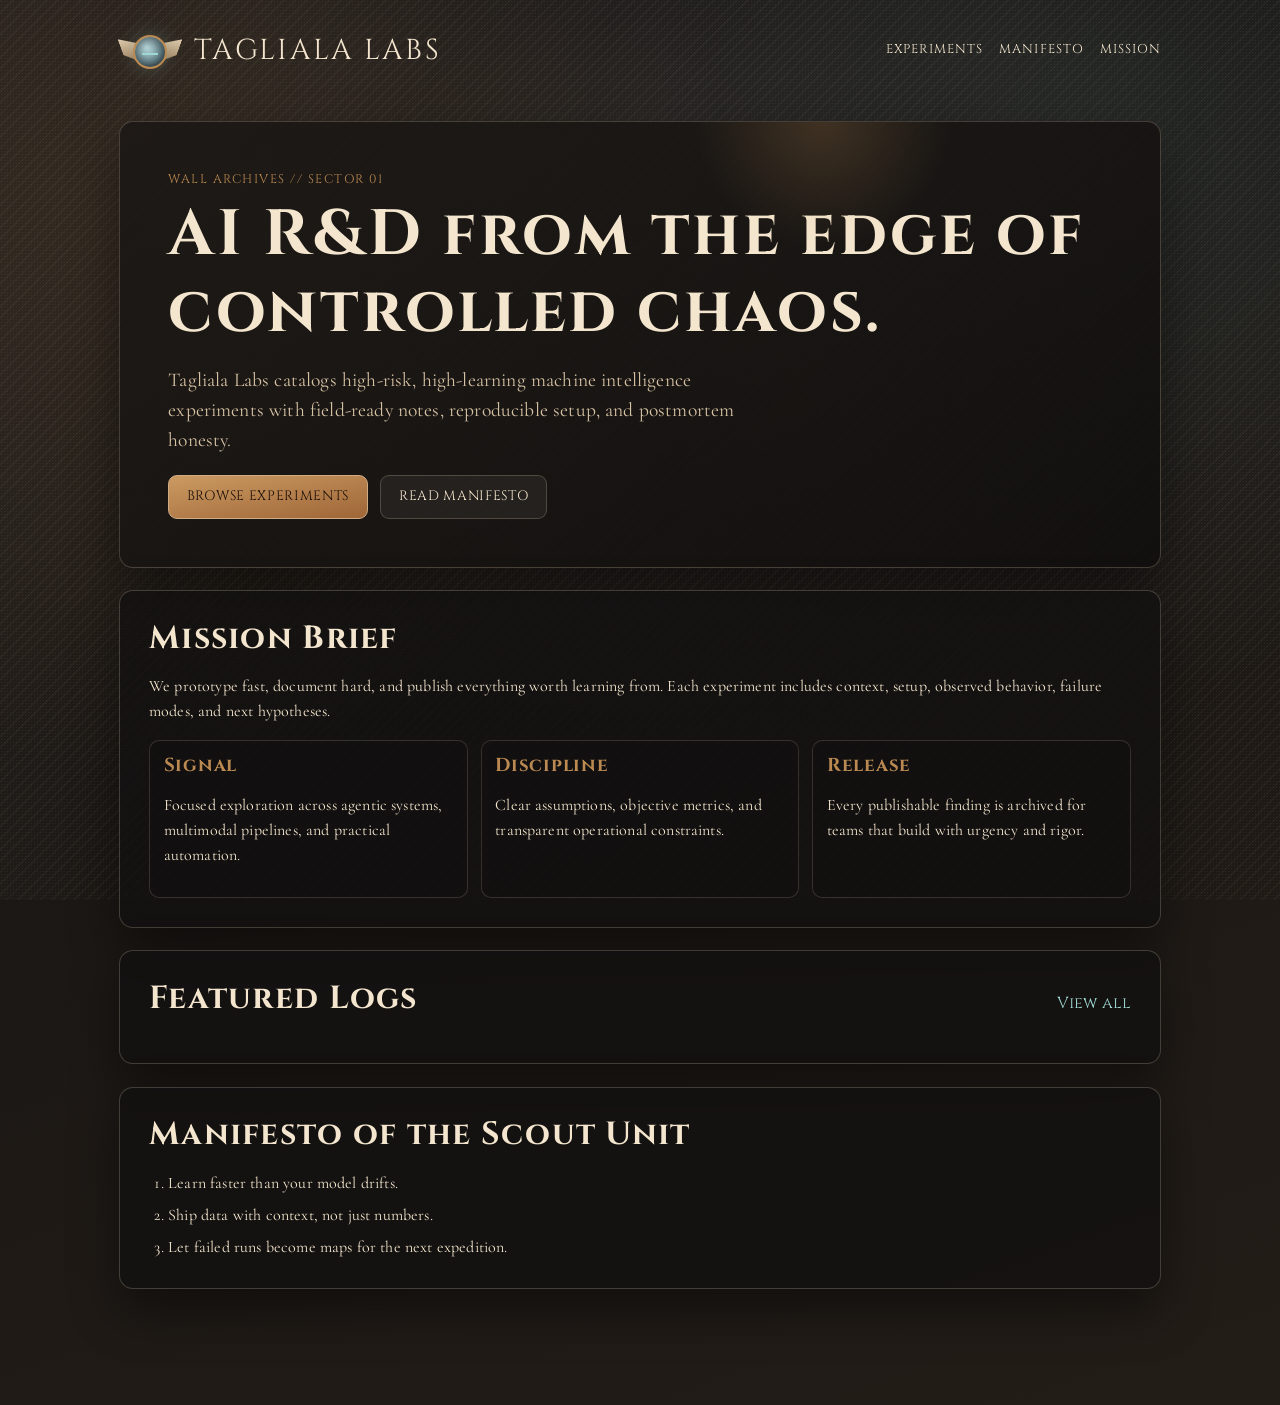
==== index.html @ e3050e82 "Create cinematic GitHub Pages site for Tagliala Labs" ====
<!DOCTYPE html>
<html lang="en">
<head>
  <meta charset="UTF-8" />
  <meta name="viewport" content="width=device-width, initial-scale=1.0" />
  <title>Tagliala Labs | AI Experiments</title>
  <meta name="description" content="Tagliala Labs publishes cinematic AI experiments, field notes, and prototype reports." />
  <meta property="og:title" content="Tagliala Labs" />
  <meta property="og:description" content="Experimental AI work logs and prototype archives from Tagliala Labs." />
  <meta property="og:type" content="website" />
  <meta property="og:url" content="https://tagliala-labs.github.io/" />
  <link rel="preconnect" href="https://fonts.googleapis.com" />
  <link rel="preconnect" href="https://fonts.gstatic.com" crossorigin />
  <link href="https://fonts.googleapis.com/css2?family=Cinzel:wght@500;700;800&family=Cormorant+Garamond:wght@400;600;700&display=swap" rel="stylesheet" />
  <link rel="stylesheet" href="assets/css/style.css" />
</head>
<body>
  <div class="sky-noise" aria-hidden="true"></div>
  <header class="site-header reveal">
    <a class="brand" href="/" aria-label="Tagliala Labs home">
      <span class="crest-mark" aria-hidden="true">
        <span class="crest-core"></span>
        <span class="crest-wing crest-wing-left"></span>
        <span class="crest-wing crest-wing-right"></span>
      </span>
      <span class="brand-text">Tagliala Labs</span>
    </a>
    <nav>
      <a href="/experiments/">Experiments</a>
      <a href="#manifesto">Manifesto</a>
      <a href="#mission">Mission</a>
    </nav>
  </header>

  <main>
    <section class="hero reveal">
      <p class="eyebrow">Wall Archives // Sector 01</p>
      <h1>AI R&D from the edge of controlled chaos.</h1>
      <p class="lead">
        Tagliala Labs catalogs high-risk, high-learning machine intelligence experiments with field-ready notes,
        reproducible setup, and postmortem honesty.
      </p>
      <div class="hero-actions">
        <a class="btn btn-primary" href="/experiments/">Browse Experiments</a>
        <a class="btn btn-ghost" href="#manifesto">Read Manifesto</a>
      </div>
    </section>

    <section id="mission" class="panel reveal">
      <h2>Mission Brief</h2>
      <p>
        We prototype fast, document hard, and publish everything worth learning from. Each experiment includes context,
        setup, observed behavior, failure modes, and next hypotheses.
      </p>
      <div class="stat-grid">
        <article>
          <h3>Signal</h3>
          <p>Focused exploration across agentic systems, multimodal pipelines, and practical automation.</p>
        </article>
        <article>
          <h3>Discipline</h3>
          <p>Clear assumptions, objective metrics, and transparent operational constraints.</p>
        </article>
        <article>
          <h3>Release</h3>
          <p>Every publishable finding is archived for teams that build with urgency and rigor.</p>
        </article>
      </div>
    </section>

    <section class="featured reveal">
      <div class="section-head">
        <h2>Featured Logs</h2>
        <a href="/experiments/" class="text-link">View all</a>
      </div>
      <div id="featured-experiments" class="card-grid" data-limit="3"></div>
    </section>

    <section id="manifesto" class="manifesto reveal">
      <h2>Manifesto of the Scout Unit</h2>
      <ol>
        <li>Learn faster than your model drifts.</li>
        <li>Ship data with context, not just numbers.</li>
        <li>Let failed runs become maps for the next expedition.</li>
      </ol>
    </section>
  </main>

  <footer class="site-footer reveal">
    <p>Tagliala Labs // AI Experiments Archive</p>
    <p><a href="/experiments/">Enter the records</a></p>
  </footer>

  <script type="module" src="assets/js/main.js"></script>
</body>
</html>
---- assets/css/style.css ----
:root {
  --bg-night: #121010;
  --bg-iron: #24201d;
  --bg-smoke: #36302a;
  --ink-light: #f4e6ce;
  --ink-muted: #d6c2a4;
  --accent-brass: #bb8a52;
  --accent-sky: #9fd8d2;
  --danger: #b44c3b;
  --line: rgba(255, 235, 206, 0.2);
  --panel: rgba(18, 16, 16, 0.76);
  --panel-strong: rgba(10, 9, 9, 0.88);
  --shadow-heavy: 0 22px 50px rgba(0, 0, 0, 0.45);
  --radius: 14px;
  --radius-sm: 9px;
  --max-width: 1080px;
}

* {
  box-sizing: border-box;
}

html,
body {
  margin: 0;
  min-height: 100%;
}

body {
  font-family: "Cormorant Garamond", Georgia, serif;
  color: var(--ink-light);
  background:
    radial-gradient(circle at 12% 14%, rgba(187, 138, 82, 0.16), transparent 35%),
    radial-gradient(circle at 88% 11%, rgba(159, 216, 210, 0.1), transparent 32%),
    linear-gradient(160deg, #0f0d0d 0%, #1b1714 44%, #231d18 100%);
  line-height: 1.55;
  letter-spacing: 0.01em;
}

body::before,
body::after {
  content: "";
  position: fixed;
  inset: 0;
  pointer-events: none;
  z-index: -2;
}

body::before {
  background:
    linear-gradient(110deg, rgba(255, 245, 229, 0.06), transparent 30%),
    repeating-linear-gradient(
      135deg,
      rgba(255, 235, 206, 0.03),
      rgba(255, 235, 206, 0.03) 2px,
      transparent 2px,
      transparent 8px
    );
}

body::after {
  background: radial-gradient(circle at 50% 20%, rgba(255, 255, 255, 0.08), transparent 60%);
  z-index: -1;
}

.sky-noise {
  position: fixed;
  inset: 0;
  pointer-events: none;
  z-index: -1;
  opacity: 0.3;
  background-image:
    radial-gradient(rgba(255, 227, 177, 0.2) 1px, transparent 1px),
    radial-gradient(rgba(32, 31, 30, 0.25) 1px, transparent 1px);
  background-size: 3px 3px, 4px 4px;
  background-position: 0 0, 2px 2px;
  animation: drift 24s linear infinite;
}

a {
  color: var(--ink-light);
  text-decoration: none;
}

a:hover {
  color: #fff0d4;
}

.site-header {
  width: min(100%, var(--max-width));
  margin: 0 auto;
  padding: 1.3rem 1.2rem 0;
  display: flex;
  align-items: center;
  justify-content: space-between;
  gap: 1rem;
}

.site-header nav {
  display: flex;
  gap: 1rem;
  font-family: "Cinzel", "Times New Roman", serif;
  text-transform: uppercase;
  letter-spacing: 0.08em;
  font-size: 0.8rem;
}

.site-header nav a {
  border-bottom: 1px solid transparent;
  padding-bottom: 0.2rem;
}

.site-header nav a:hover,
.site-header nav a[aria-current="page"] {
  border-color: var(--accent-brass);
}

.brand {
  display: inline-flex;
  align-items: center;
  gap: 0.8rem;
}

.brand-text {
  font-family: "Cinzel", "Times New Roman", serif;
  font-size: clamp(1.2rem, 2.8vw, 1.8rem);
  letter-spacing: 0.08em;
  text-transform: uppercase;
}

.crest-mark {
  display: inline-flex;
  align-items: center;
  justify-content: center;
  width: 62px;
  height: 62px;
  position: relative;
}

.crest-core {
  width: 34px;
  height: 34px;
  border-radius: 50%;
  border: 2px solid var(--accent-brass);
  background: radial-gradient(circle at 38% 34%, #cdeff2 0%, #6f8e98 58%, #2a3437 100%);
  box-shadow: inset 0 0 16px rgba(0, 0, 0, 0.55), 0 0 20px rgba(159, 216, 210, 0.24);
  position: relative;
  z-index: 2;
}

.crest-core::after {
  content: "";
  position: absolute;
  left: 7px;
  right: 7px;
  top: 16px;
  height: 2px;
  background: var(--accent-sky);
  box-shadow: 0 0 10px rgba(159, 216, 210, 0.8);
}

.crest-wing {
  position: absolute;
  top: 14px;
  width: 20px;
  height: 30px;
  background: linear-gradient(180deg, #f3e0bf 0%, #9b744e 100%);
  clip-path: polygon(0 0, 100% 40%, 78% 100%, 0 56%);
  opacity: 0.9;
}

.crest-wing-left {
  left: 3px;
  transform: rotate(-20deg);
}

.crest-wing-right {
  right: 3px;
  transform: scaleX(-1) rotate(-20deg);
}

main,
.archive-main,
.detail-main {
  width: min(100%, var(--max-width));
  margin: 0 auto;
  padding: 1.2rem;
}

.hero {
  margin-top: 1.2rem;
  padding: clamp(1.4rem, 4vw, 3rem);
  border: 1px solid var(--line);
  border-radius: var(--radius);
  background: linear-gradient(145deg, rgba(29, 25, 22, 0.94), rgba(16, 14, 13, 0.85));
  box-shadow: var(--shadow-heavy);
  position: relative;
  overflow: hidden;
}

.hero::after {
  content: "";
  position: absolute;
  inset: -30% 20% auto auto;
  width: 260px;
  height: 260px;
  border-radius: 50%;
  background: radial-gradient(circle, rgba(187, 138, 82, 0.24), transparent 70%);
}

.eyebrow {
  margin: 0;
  color: var(--accent-brass);
  font-family: "Cinzel", "Times New Roman", serif;
  text-transform: uppercase;
  letter-spacing: 0.12em;
  font-size: 0.78rem;
}

h1,
h2,
h3,
.card-title {
  margin: 0;
  font-family: "Cinzel", "Times New Roman", serif;
  line-height: 1.2;
  letter-spacing: 0.04em;
}

h1 {
  font-size: clamp(2rem, 7vw, 4rem);
  margin-top: 0.45rem;
}

h2 {
  font-size: clamp(1.4rem, 4vw, 2rem);
}

.lead {
  margin-top: 0.9rem;
  max-width: 68ch;
  color: var(--ink-muted);
  font-size: clamp(1rem, 2.4vw, 1.22rem);
}

.hero-actions {
  margin-top: 1.2rem;
  display: flex;
  gap: 0.8rem;
  flex-wrap: wrap;
}

.btn {
  display: inline-flex;
  align-items: center;
  justify-content: center;
  min-height: 44px;
  padding: 0.65rem 1.1rem;
  border-radius: var(--radius-sm);
  border: 1px solid transparent;
  font-family: "Cinzel", "Times New Roman", serif;
  letter-spacing: 0.05em;
  font-size: 0.85rem;
  text-transform: uppercase;
  transition: transform 220ms ease, background-color 220ms ease, border-color 220ms ease;
}

.btn:hover {
  transform: translateY(-2px);
}

.btn-primary {
  background: linear-gradient(170deg, #cb9a61, #9f6638);
  border-color: #cfac84;
  color: #1d1008;
}

.btn-primary:hover {
  background: linear-gradient(170deg, #d6aa75, #b57c4e);
}

.btn-ghost {
  border-color: var(--line);
  background: rgba(255, 237, 209, 0.06);
}

.panel,
.featured,
.manifesto,
.archive-head,
.filters,
.experiment-detail,
.not-found {
  margin-top: 1.4rem;
  border-radius: var(--radius);
  border: 1px solid var(--line);
  background: var(--panel);
  box-shadow: var(--shadow-heavy);
  padding: clamp(1rem, 2.7vw, 1.8rem);
}

.stat-grid {
  margin-top: 1rem;
  display: grid;
  grid-template-columns: repeat(3, minmax(0, 1fr));
  gap: 0.8rem;
}

.stat-grid article {
  border: 1px solid rgba(255, 234, 204, 0.15);
  background: rgba(17, 15, 14, 0.5);
  border-radius: 10px;
  padding: 0.85rem;
}

.stat-grid h3 {
  color: var(--accent-brass);
  margin-bottom: 0.4rem;
}

.section-head {
  display: flex;
  align-items: baseline;
  justify-content: space-between;
  gap: 0.8rem;
}

.text-link {
  font-family: "Cinzel", "Times New Roman", serif;
  color: var(--accent-sky);
}

.card-grid {
  margin-top: 1rem;
  display: grid;
  grid-template-columns: repeat(3, minmax(0, 1fr));
  gap: 0.9rem;
}

.experiment-card {
  border: 1px solid rgba(255, 238, 210, 0.16);
  border-radius: 12px;
  background: linear-gradient(150deg, rgba(34, 29, 25, 0.86), rgba(16, 14, 13, 0.88));
  display: flex;
  flex-direction: column;
  gap: 0.75rem;
  padding: 0.85rem;
  min-height: 210px;
  transition: transform 220ms ease, border-color 220ms ease;
}

.experiment-card:hover {
  transform: translateY(-4px);
  border-color: rgba(210, 174, 132, 0.7);
}

.meta-line {
  display: flex;
  gap: 0.45rem;
  flex-wrap: wrap;
  font-size: 0.8rem;
  color: #ccb597;
}

.chip {
  border: 1px solid rgba(255, 230, 190, 0.2);
  background: rgba(255, 225, 183, 0.08);
  border-radius: 999px;
  padding: 0.15rem 0.5rem;
  font-family: "Cinzel", "Times New Roman", serif;
  letter-spacing: 0.04em;
  text-transform: uppercase;
  font-size: 0.66rem;
}

.chip.status-active {
  border-color: rgba(159, 216, 210, 0.6);
  background: rgba(159, 216, 210, 0.12);
}

.chip.status-archived {
  border-color: rgba(187, 138, 82, 0.6);
}

.chip.status-paused {
  border-color: rgba(180, 76, 59, 0.65);
  background: rgba(180, 76, 59, 0.13);
}

.experiment-card p {
  margin: 0;
  color: var(--ink-muted);
}

.experiment-card .btn {
  margin-top: auto;
  width: fit-content;
}

.manifesto ol {
  margin: 1rem 0 0;
  padding-left: 1.2rem;
  display: grid;
  gap: 0.45rem;
}

.filters {
  display: grid;
  grid-template-columns: repeat(3, minmax(0, 1fr));
  gap: 0.8rem;
}

label {
  display: grid;
  gap: 0.35rem;
  font-family: "Cinzel", "Times New Roman", serif;
  font-size: 0.82rem;
  letter-spacing: 0.05em;
  text-transform: uppercase;
}

select {
  min-height: 42px;
  border-radius: 10px;
  border: 1px solid var(--line);
  color: var(--ink-light);
  background: var(--panel-strong);
  padding: 0.6rem 0.7rem;
  font-family: "Cormorant Garamond", Georgia, serif;
  font-size: 1rem;
}

.experiment-detail {
  background: linear-gradient(155deg, rgba(34, 30, 27, 0.9), rgba(16, 14, 13, 0.9));
}

.experiment-detail header {
  border-bottom: 1px solid rgba(255, 234, 204, 0.17);
  margin-bottom: 1rem;
  padding-bottom: 0.8rem;
}

.experiment-detail .body {
  font-size: 1.12rem;
  color: #ebd6b6;
}

.experiment-detail .body h2,
.experiment-detail .body h3 {
  margin-top: 1rem;
}

.experiment-detail .body p,
.experiment-detail .body li {
  margin: 0.45rem 0;
}

.experiment-detail .body ul {
  padding-left: 1.2rem;
}

.site-footer {
  width: min(100%, var(--max-width));
  margin: 1.5rem auto 2rem;
  padding: 0 1.2rem;
  color: #ceb79a;
  display: flex;
  align-items: center;
  justify-content: space-between;
  gap: 0.8rem;
  flex-wrap: wrap;
  font-family: "Cinzel", "Times New Roman", serif;
  text-transform: uppercase;
  letter-spacing: 0.05em;
  font-size: 0.72rem;
}

.empty-state {
  margin-top: 1rem;
  border: 1px dashed rgba(255, 236, 209, 0.3);
  border-radius: 10px;
  background: rgba(16, 14, 13, 0.5);
  padding: 0.9rem;
  color: var(--ink-muted);
}

.not-found {
  width: min(100% - 2rem, 620px);
  margin: 8vh auto;
  text-align: center;
}

.not-found h1 {
  font-size: clamp(3.2rem, 18vw, 8rem);
}

.reveal {
  opacity: 0;
  transform: translateY(14px);
  transition: opacity 650ms ease, transform 650ms ease;
}

.reveal.is-visible {
  opacity: 1;
  transform: translateY(0);
}

@keyframes drift {
  from {
    transform: translate3d(0, 0, 0);
  }
  to {
    transform: translate3d(-14px, -12px, 0);
  }
}

@media (max-width: 900px) {
  .card-grid,
  .stat-grid {
    grid-template-columns: repeat(2, minmax(0, 1fr));
  }
}

@media (max-width: 700px) {
  .site-header {
    flex-direction: column;
    align-items: flex-start;
    gap: 0.65rem;
  }

  .card-grid,
  .stat-grid,
  .filters {
    grid-template-columns: 1fr;
  }

  .hero-actions {
    width: 100%;
  }

  .btn {
    width: 100%;
  }
}

@media (prefers-reduced-motion: reduce) {
  *,
  *::before,
  *::after {
    animation: none !important;
    transition: none !important;
    scroll-behavior: auto !important;
  }

  .reveal {
    opacity: 1;
    transform: none;
  }
}
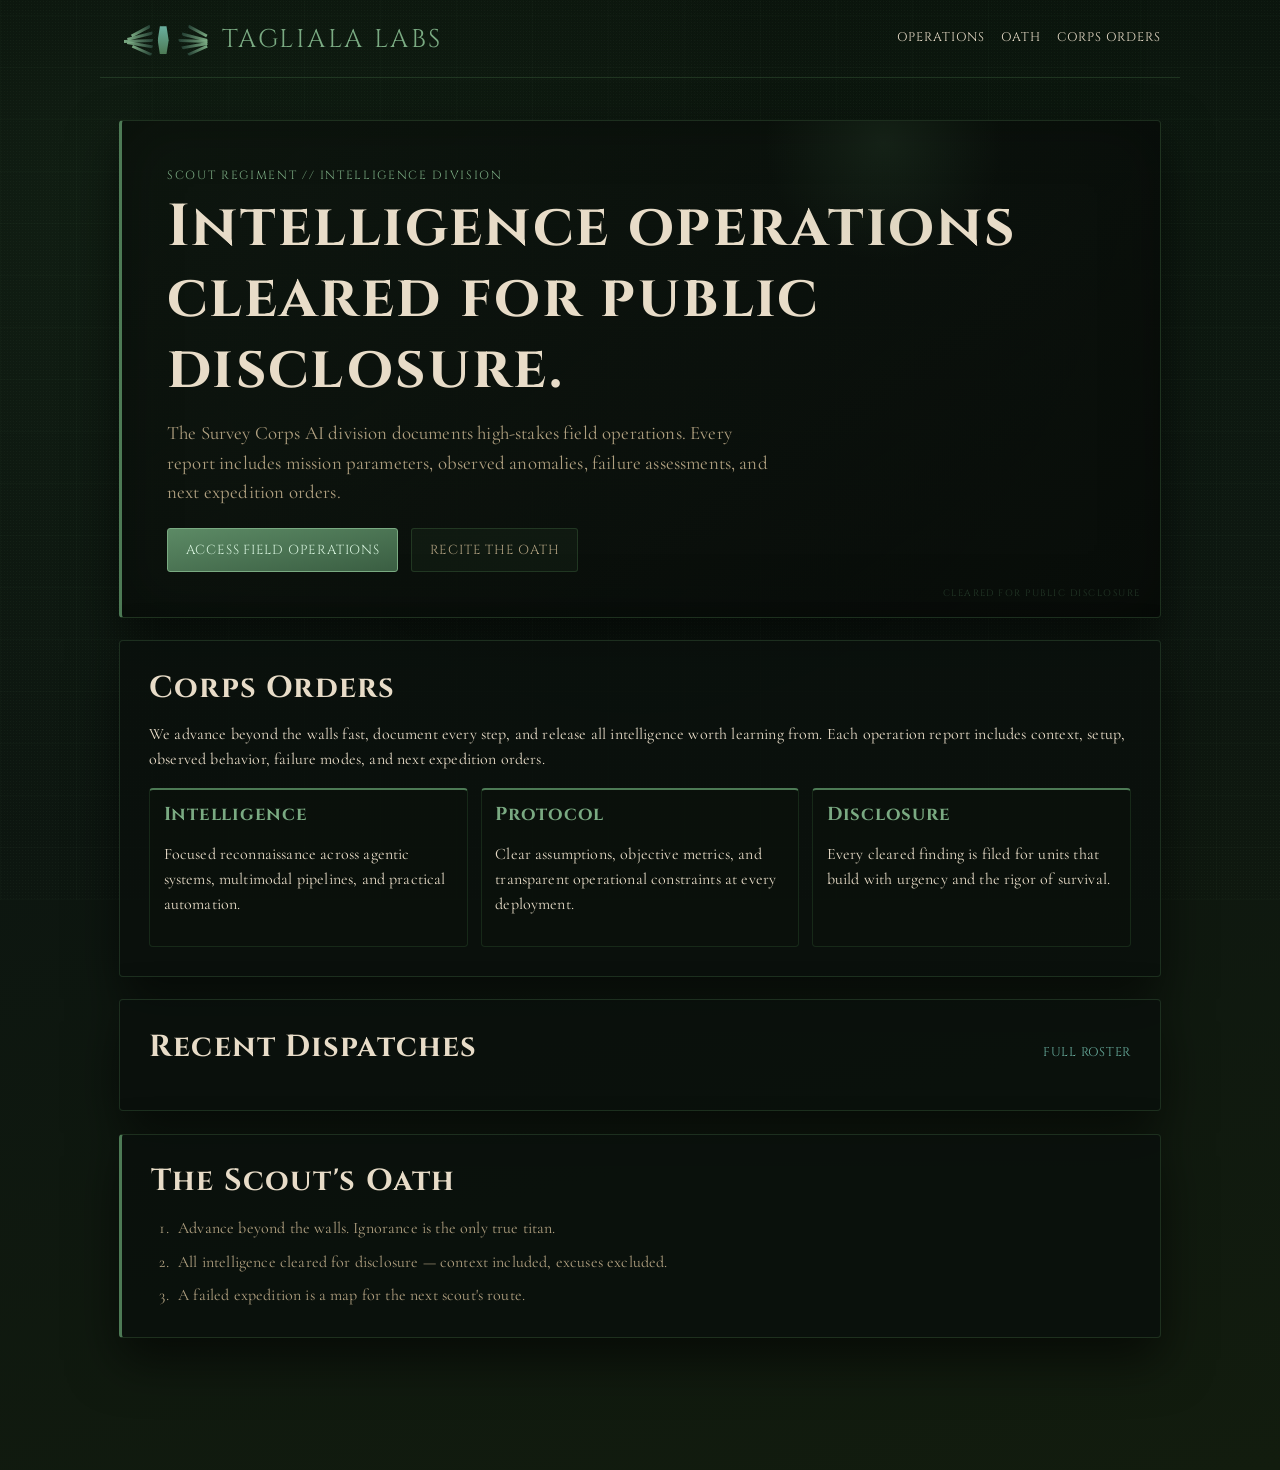
==== commit 5ab0d237: "Full Attack on Titan redesign: military-green theme, Wings of Freedom mark, AoT terminology, remove " ====
--- a/index.html
+++ b/index.html
@@ -15,80 +15,92 @@
   <link rel="stylesheet" href="assets/css/style.css" />
 </head>
 <body>
-  <div class="sky-noise" aria-hidden="true"></div>
+  <div class="wall-texture" aria-hidden="true"></div>
   <header class="site-header reveal">
     <a class="brand" href="/" aria-label="Tagliala Labs home">
-      <span class="crest-mark" aria-hidden="true">
-        <span class="crest-core"></span>
-        <span class="crest-wing crest-wing-left"></span>
-        <span class="crest-wing crest-wing-right"></span>
+      <span class="wings-mark" aria-hidden="true">
+        <span class="w-side w-left">
+          <span class="feather f1"></span>
+          <span class="feather f2"></span>
+          <span class="feather f3"></span>
+          <span class="feather f4"></span>
+          <span class="feather f5"></span>
+        </span>
+        <span class="wings-body"></span>
+        <span class="w-side w-right">
+          <span class="feather f1"></span>
+          <span class="feather f2"></span>
+          <span class="feather f3"></span>
+          <span class="feather f4"></span>
+          <span class="feather f5"></span>
+        </span>
       </span>
       <span class="brand-text">Tagliala Labs</span>
     </a>
     <nav>
-      <a href="/experiments/">Experiments</a>
-      <a href="#manifesto">Manifesto</a>
-      <a href="#mission">Mission</a>
+      <a href="/experiments/">Operations</a>
+      <a href="#oath">Oath</a>
+      <a href="#corps-orders">Corps Orders</a>
     </nav>
   </header>
 
   <main>
     <section class="hero reveal">
-      <p class="eyebrow">Wall Archives // Sector 01</p>
-      <h1>AI R&D from the edge of controlled chaos.</h1>
+      <p class="eyebrow">Scout Regiment // Intelligence Division</p>
+      <h1>Intelligence operations cleared for public disclosure.</h1>
       <p class="lead">
-        Tagliala Labs catalogs high-risk, high-learning machine intelligence experiments with field-ready notes,
-        reproducible setup, and postmortem honesty.
+        The Survey Corps AI division documents high-stakes field operations. Every report includes mission parameters,
+        observed anomalies, failure assessments, and next expedition orders.
       </p>
       <div class="hero-actions">
-        <a class="btn btn-primary" href="/experiments/">Browse Experiments</a>
-        <a class="btn btn-ghost" href="#manifesto">Read Manifesto</a>
+        <a class="btn btn-primary" href="/experiments/">Access Field Operations</a>
+        <a class="btn btn-ghost" href="#oath">Recite the Oath</a>
       </div>
     </section>
 
-    <section id="mission" class="panel reveal">
-      <h2>Mission Brief</h2>
+    <section id="corps-orders" class="panel reveal">
+      <h2>Corps Orders</h2>
       <p>
-        We prototype fast, document hard, and publish everything worth learning from. Each experiment includes context,
-        setup, observed behavior, failure modes, and next hypotheses.
+        We advance beyond the walls fast, document every step, and release all intelligence worth learning from.
+        Each operation report includes context, setup, observed behavior, failure modes, and next expedition orders.
       </p>
       <div class="stat-grid">
         <article>
-          <h3>Signal</h3>
-          <p>Focused exploration across agentic systems, multimodal pipelines, and practical automation.</p>
+          <h3>Intelligence</h3>
+          <p>Focused reconnaissance across agentic systems, multimodal pipelines, and practical automation.</p>
         </article>
         <article>
-          <h3>Discipline</h3>
-          <p>Clear assumptions, objective metrics, and transparent operational constraints.</p>
+          <h3>Protocol</h3>
+          <p>Clear assumptions, objective metrics, and transparent operational constraints at every deployment.</p>
         </article>
         <article>
-          <h3>Release</h3>
-          <p>Every publishable finding is archived for teams that build with urgency and rigor.</p>
+          <h3>Disclosure</h3>
+          <p>Every cleared finding is filed for units that build with urgency and the rigor of survival.</p>
         </article>
       </div>
     </section>
 
     <section class="featured reveal">
       <div class="section-head">
-        <h2>Featured Logs</h2>
-        <a href="/experiments/" class="text-link">View all</a>
+        <h2>Recent Dispatches</h2>
+        <a href="/experiments/" class="text-link">Full Roster</a>
       </div>
       <div id="featured-experiments" class="card-grid" data-limit="3"></div>
     </section>
 
-    <section id="manifesto" class="manifesto reveal">
-      <h2>Manifesto of the Scout Unit</h2>
+    <section id="oath" class="manifesto reveal">
+      <h2>The Scout's Oath</h2>
       <ol>
-        <li>Learn faster than your model drifts.</li>
-        <li>Ship data with context, not just numbers.</li>
-        <li>Let failed runs become maps for the next expedition.</li>
+        <li>Advance beyond the walls. Ignorance is the only true titan.</li>
+        <li>All intelligence cleared for disclosure — context included, excuses excluded.</li>
+        <li>A failed expedition is a map for the next scout's route.</li>
       </ol>
     </section>
   </main>
 
   <footer class="site-footer reveal">
-    <p>Tagliala Labs // AI Experiments Archive</p>
-    <p><a href="/experiments/">Enter the records</a></p>
+    <p>Survey Corps Intelligence // Tagliala Labs</p>
+    <p><a href="/experiments/">Enter the dispatch roster</a></p>
   </footer>
 
   <script type="module" src="assets/js/main.js"></script>
--- a/assets/css/style.css
+++ b/assets/css/style.css
@@ -1,18 +1,20 @@
 :root {
-  --bg-night: #121010;
-  --bg-iron: #24201d;
-  --bg-smoke: #36302a;
-  --ink-light: #f4e6ce;
-  --ink-muted: #d6c2a4;
-  --accent-brass: #bb8a52;
-  --accent-sky: #9fd8d2;
-  --danger: #b44c3b;
-  --line: rgba(255, 235, 206, 0.2);
-  --panel: rgba(18, 16, 16, 0.76);
-  --panel-strong: rgba(10, 9, 9, 0.88);
-  --shadow-heavy: 0 22px 50px rgba(0, 0, 0, 0.45);
-  --radius: 14px;
-  --radius-sm: 9px;
+  --bg-night: #080d0a;
+  --bg-iron: #101812;
+  --bg-smoke: #192416;
+  --ink-light: #e8dcc8;
+  --ink-muted: #b0a080;
+  --accent-corps: #4d7a55;
+  --accent-corps-light: #7aaa82;
+  --accent-teal: #6ab0a0;
+  --accent-gold: #c4a84f;
+  --danger: #8b1a1a;
+  --line: rgba(100, 160, 100, 0.22);
+  --panel: rgba(10, 16, 12, 0.84);
+  --panel-strong: rgba(6, 10, 7, 0.93);
+  --shadow-heavy: 0 22px 50px rgba(0, 0, 0, 0.58);
+  --radius: 4px;
+  --radius-sm: 3px;
   --max-width: 1080px;
 }
 
@@ -30,51 +32,58 @@
   font-family: "Cormorant Garamond", Georgia, serif;
   color: var(--ink-light);
   background:
-    radial-gradient(circle at 12% 14%, rgba(187, 138, 82, 0.16), transparent 35%),
-    radial-gradient(circle at 88% 11%, rgba(159, 216, 210, 0.1), transparent 32%),
-    linear-gradient(160deg, #0f0d0d 0%, #1b1714 44%, #231d18 100%);
+    radial-gradient(circle at 8% 12%, rgba(50, 90, 55, 0.22), transparent 38%),
+    radial-gradient(circle at 92% 10%, rgba(30, 65, 35, 0.16), transparent 32%),
+    linear-gradient(165deg, #060b07 0%, #0d1610 48%, #121c0e 100%);
   line-height: 1.55;
   letter-spacing: 0.01em;
 }
 
-body::before,
+/* Stone wall grid overlay */
+body::before {
+  content: "";
+  position: fixed;
+  inset: 0;
+  pointer-events: none;
+  z-index: -2;
+  background:
+    repeating-linear-gradient(
+      0deg,
+      rgba(150, 200, 150, 0.022) 0px,
+      rgba(150, 200, 150, 0.022) 1px,
+      transparent 1px,
+      transparent 52px
+    ),
+    repeating-linear-gradient(
+      90deg,
+      rgba(150, 200, 150, 0.022) 0px,
+      rgba(150, 200, 150, 0.022) 1px,
+      transparent 1px,
+      transparent 76px
+    );
+}
+
 body::after {
   content: "";
   position: fixed;
   inset: 0;
   pointer-events: none;
-  z-index: -2;
-}
-
-body::before {
-  background:
-    linear-gradient(110deg, rgba(255, 245, 229, 0.06), transparent 30%),
-    repeating-linear-gradient(
-      135deg,
-      rgba(255, 235, 206, 0.03),
-      rgba(255, 235, 206, 0.03) 2px,
-      transparent 2px,
-      transparent 8px
-    );
-}
-
-body::after {
-  background: radial-gradient(circle at 50% 20%, rgba(255, 255, 255, 0.08), transparent 60%);
   z-index: -1;
-}
-
-.sky-noise {
+  background: radial-gradient(ellipse at 50% 0%, rgba(80, 140, 80, 0.06), transparent 58%);
+}
+
+.wall-texture {
   position: fixed;
   inset: 0;
   pointer-events: none;
   z-index: -1;
-  opacity: 0.3;
+  opacity: 0.16;
   background-image:
-    radial-gradient(rgba(255, 227, 177, 0.2) 1px, transparent 1px),
-    radial-gradient(rgba(32, 31, 30, 0.25) 1px, transparent 1px);
-  background-size: 3px 3px, 4px 4px;
+    radial-gradient(rgba(160, 210, 160, 0.25) 1px, transparent 1px),
+    radial-gradient(rgba(20, 30, 20, 0.3) 1px, transparent 1px);
+  background-size: 3px 3px, 5px 5px;
   background-position: 0 0, 2px 2px;
-  animation: drift 24s linear infinite;
+  animation: drift 30s linear infinite;
 }
 
 a {
@@ -83,17 +92,18 @@
 }
 
 a:hover {
-  color: #fff0d4;
+  color: #e0f5e8;
 }
 
 .site-header {
   width: min(100%, var(--max-width));
   margin: 0 auto;
-  padding: 1.3rem 1.2rem 0;
+  padding: 1.2rem 1.2rem 1rem;
   display: flex;
   align-items: center;
   justify-content: space-between;
   gap: 1rem;
+  border-bottom: 1px solid var(--line);
 }
 
 .site-header nav {
@@ -102,81 +112,79 @@
   font-family: "Cinzel", "Times New Roman", serif;
   text-transform: uppercase;
   letter-spacing: 0.08em;
-  font-size: 0.8rem;
+  font-size: 0.78rem;
 }
 
 .site-header nav a {
   border-bottom: 1px solid transparent;
   padding-bottom: 0.2rem;
+  transition: color 160ms ease, border-color 160ms ease;
 }
 
 .site-header nav a:hover,
 .site-header nav a[aria-current="page"] {
-  border-color: var(--accent-brass);
+  border-color: var(--accent-corps-light);
+  color: var(--accent-corps-light);
 }
 
 .brand {
   display: inline-flex;
   align-items: center;
-  gap: 0.8rem;
+  gap: 0.9rem;
 }
 
 .brand-text {
   font-family: "Cinzel", "Times New Roman", serif;
-  font-size: clamp(1.2rem, 2.8vw, 1.8rem);
-  letter-spacing: 0.08em;
-  text-transform: uppercase;
-}
-
-.crest-mark {
+  font-size: clamp(1.1rem, 2.6vw, 1.6rem);
+  letter-spacing: 0.1em;
+  text-transform: uppercase;
+  color: var(--accent-corps-light);
+}
+
+/* ── Survey Corps Wings of Freedom mark ── */
+.wings-mark {
   display: inline-flex;
   align-items: center;
+  gap: 5px;
+  width: 88px;
+  height: 42px;
+  flex-shrink: 0;
+}
+
+.w-side {
+  display: flex;
+  flex-direction: column;
   justify-content: center;
-  width: 62px;
-  height: 62px;
-  position: relative;
-}
-
-.crest-core {
-  width: 34px;
-  height: 34px;
-  border-radius: 50%;
-  border: 2px solid var(--accent-brass);
-  background: radial-gradient(circle at 38% 34%, #cdeff2 0%, #6f8e98 58%, #2a3437 100%);
-  box-shadow: inset 0 0 16px rgba(0, 0, 0, 0.55), 0 0 20px rgba(159, 216, 210, 0.24);
-  position: relative;
-  z-index: 2;
-}
-
-.crest-core::after {
-  content: "";
-  position: absolute;
-  left: 7px;
-  right: 7px;
-  top: 16px;
-  height: 2px;
-  background: var(--accent-sky);
-  box-shadow: 0 0 10px rgba(159, 216, 210, 0.8);
-}
-
-.crest-wing {
-  position: absolute;
-  top: 14px;
-  width: 20px;
-  height: 30px;
-  background: linear-gradient(180deg, #f3e0bf 0%, #9b744e 100%);
-  clip-path: polygon(0 0, 100% 40%, 78% 100%, 0 56%);
-  opacity: 0.9;
-}
-
-.crest-wing-left {
-  left: 3px;
-  transform: rotate(-20deg);
-}
-
-.crest-wing-right {
-  right: 3px;
-  transform: scaleX(-1) rotate(-20deg);
+  gap: 2.5px;
+  flex: 1;
+  align-items: flex-end;
+}
+
+.w-right {
+  align-items: flex-start;
+  transform: scaleX(-1);
+}
+
+.feather {
+  border-radius: 0 0 2px 0;
+  background: linear-gradient(to right, var(--accent-corps-light), rgba(106, 176, 160, 0.25));
+  height: 3px;
+  transform-origin: right center;
+}
+
+.f1 { width: 64%; transform: rotate(-28deg) translateY(-4px); }
+.f2 { width: 78%; transform: rotate(-14deg) translateY(-1.5px); }
+.f3 { width: 86%; transform: rotate(-2deg); }
+.f4 { width: 78%; transform: rotate(10deg) translateY(1.5px); }
+.f5 { width: 62%; transform: rotate(24deg) translateY(3.5px); }
+
+.wings-body {
+  width: 11px;
+  height: 28px;
+  background: linear-gradient(180deg, var(--accent-teal), var(--accent-corps));
+  clip-path: polygon(20% 0%, 80% 0%, 100% 50%, 80% 100%, 20% 100%, 0% 50%);
+  flex-shrink: 0;
+  box-shadow: 0 0 14px rgba(106, 176, 160, 0.35);
 }
 
 main,
@@ -187,34 +195,49 @@
   padding: 1.2rem;
 }
 
+/* ── Hero ── */
 .hero {
-  margin-top: 1.2rem;
-  padding: clamp(1.4rem, 4vw, 3rem);
+  margin-top: 1.4rem;
+  padding: clamp(1.4rem, 4vw, 2.8rem);
   border: 1px solid var(--line);
+  border-left: 3px solid var(--accent-corps);
   border-radius: var(--radius);
-  background: linear-gradient(145deg, rgba(29, 25, 22, 0.94), rgba(16, 14, 13, 0.85));
-  box-shadow: var(--shadow-heavy);
+  background: linear-gradient(145deg, rgba(14, 22, 15, 0.95), rgba(8, 12, 9, 0.9));
+  box-shadow: var(--shadow-heavy), inset 0 0 60px rgba(0, 0, 0, 0.28);
   position: relative;
   overflow: hidden;
+}
+
+.hero::before {
+  content: "CLEARED FOR PUBLIC DISCLOSURE";
+  position: absolute;
+  bottom: 1rem;
+  right: 1.2rem;
+  font-family: "Cinzel", "Times New Roman", serif;
+  font-size: 0.58rem;
+  letter-spacing: 0.16em;
+  color: var(--accent-corps);
+  opacity: 0.4;
+  text-transform: uppercase;
 }
 
 .hero::after {
   content: "";
   position: absolute;
-  inset: -30% 20% auto auto;
-  width: 260px;
-  height: 260px;
+  inset: -20% 15% auto auto;
+  width: 240px;
+  height: 240px;
   border-radius: 50%;
-  background: radial-gradient(circle, rgba(187, 138, 82, 0.24), transparent 70%);
+  background: radial-gradient(circle, rgba(77, 122, 85, 0.16), transparent 70%);
 }
 
 .eyebrow {
   margin: 0;
-  color: var(--accent-brass);
-  font-family: "Cinzel", "Times New Roman", serif;
-  text-transform: uppercase;
-  letter-spacing: 0.12em;
-  font-size: 0.78rem;
+  color: var(--accent-corps-light);
+  font-family: "Cinzel", "Times New Roman", serif;
+  text-transform: uppercase;
+  letter-spacing: 0.14em;
+  font-size: 0.74rem;
 }
 
 h1,
@@ -228,23 +251,23 @@
 }
 
 h1 {
-  font-size: clamp(2rem, 7vw, 4rem);
-  margin-top: 0.45rem;
+  font-size: clamp(1.9rem, 6.5vw, 3.7rem);
+  margin-top: 0.5rem;
 }
 
 h2 {
-  font-size: clamp(1.4rem, 4vw, 2rem);
+  font-size: clamp(1.3rem, 3.8vw, 1.9rem);
 }
 
 .lead {
   margin-top: 0.9rem;
   max-width: 68ch;
   color: var(--ink-muted);
-  font-size: clamp(1rem, 2.4vw, 1.22rem);
+  font-size: clamp(1rem, 2.3vw, 1.18rem);
 }
 
 .hero-actions {
-  margin-top: 1.2rem;
+  margin-top: 1.3rem;
   display: flex;
   gap: 0.8rem;
   flex-wrap: wrap;
@@ -259,8 +282,8 @@
   border-radius: var(--radius-sm);
   border: 1px solid transparent;
   font-family: "Cinzel", "Times New Roman", serif;
-  letter-spacing: 0.05em;
-  font-size: 0.85rem;
+  letter-spacing: 0.06em;
+  font-size: 0.82rem;
   text-transform: uppercase;
   transition: transform 220ms ease, background-color 220ms ease, border-color 220ms ease;
 }
@@ -270,20 +293,27 @@
 }
 
 .btn-primary {
-  background: linear-gradient(170deg, #cb9a61, #9f6638);
-  border-color: #cfac84;
-  color: #1d1008;
+  background: linear-gradient(170deg, #5c8a65, #3a5e42);
+  border-color: #7aaa82;
+  color: #d4f0da;
 }
 
 .btn-primary:hover {
-  background: linear-gradient(170deg, #d6aa75, #b57c4e);
+  background: linear-gradient(170deg, #6e9e78, #4a7055);
 }
 
 .btn-ghost {
   border-color: var(--line);
-  background: rgba(255, 237, 209, 0.06);
-}
-
+  background: rgba(80, 140, 80, 0.08);
+  color: var(--ink-muted);
+}
+
+.btn-ghost:hover {
+  border-color: rgba(100, 160, 100, 0.5);
+  color: var(--ink-light);
+}
+
+/* ── Panels ── */
 .panel,
 .featured,
 .manifesto,
@@ -307,14 +337,15 @@
 }
 
 .stat-grid article {
-  border: 1px solid rgba(255, 234, 204, 0.15);
-  background: rgba(17, 15, 14, 0.5);
-  border-radius: 10px;
+  border: 1px solid rgba(80, 140, 80, 0.2);
+  border-top: 2px solid var(--accent-corps);
+  background: rgba(10, 18, 11, 0.5);
+  border-radius: var(--radius);
   padding: 0.85rem;
 }
 
 .stat-grid h3 {
-  color: var(--accent-brass);
+  color: var(--accent-corps-light);
   margin-bottom: 0.4rem;
 }
 
@@ -327,9 +358,19 @@
 
 .text-link {
   font-family: "Cinzel", "Times New Roman", serif;
-  color: var(--accent-sky);
-}
-
+  color: var(--accent-teal);
+  letter-spacing: 0.06em;
+  font-size: 0.78rem;
+  text-transform: uppercase;
+  border-bottom: 1px solid transparent;
+}
+
+.text-link:hover {
+  border-color: var(--accent-teal);
+  color: var(--accent-teal);
+}
+
+/* ── Experiment cards ── */
 .card-grid {
   margin-top: 1rem;
   display: grid;
@@ -338,20 +379,45 @@
 }
 
 .experiment-card {
-  border: 1px solid rgba(255, 238, 210, 0.16);
-  border-radius: 12px;
-  background: linear-gradient(150deg, rgba(34, 29, 25, 0.86), rgba(16, 14, 13, 0.88));
+  border: 1px solid rgba(80, 140, 80, 0.22);
+  border-radius: var(--radius);
+  background: linear-gradient(155deg, rgba(14, 22, 15, 0.92), rgba(8, 12, 9, 0.94));
   display: flex;
   flex-direction: column;
-  gap: 0.75rem;
-  padding: 0.85rem;
-  min-height: 210px;
-  transition: transform 220ms ease, border-color 220ms ease;
+  padding: 0;
+  min-height: 220px;
+  overflow: hidden;
+  transition: transform 220ms ease, border-color 220ms ease, box-shadow 220ms ease;
 }
 
 .experiment-card:hover {
   transform: translateY(-4px);
-  border-color: rgba(210, 174, 132, 0.7);
+  border-color: rgba(122, 170, 130, 0.7);
+  box-shadow: 0 12px 32px rgba(0, 0, 0, 0.52), 0 0 0 1px rgba(80, 140, 80, 0.2);
+}
+
+.card-stamp {
+  font-family: "Cinzel", "Times New Roman", serif;
+  font-size: 0.56rem;
+  letter-spacing: 0.22em;
+  color: rgba(122, 170, 130, 0.65);
+  background: rgba(50, 90, 55, 0.3);
+  border-bottom: 1px solid rgba(80, 140, 80, 0.28);
+  padding: 0.38rem 0.85rem;
+  text-transform: uppercase;
+}
+
+.card-content {
+  padding: 0.75rem 0.85rem 0.85rem;
+  display: flex;
+  flex-direction: column;
+  gap: 0.65rem;
+  flex: 1;
+}
+
+.experiment-card .btn {
+  margin-top: auto;
+  width: fit-content;
 }
 
 .meta-line {
@@ -359,51 +425,63 @@
   gap: 0.45rem;
   flex-wrap: wrap;
   font-size: 0.8rem;
-  color: #ccb597;
+  color: #8aaa80;
+  align-items: center;
 }
 
 .chip {
-  border: 1px solid rgba(255, 230, 190, 0.2);
-  background: rgba(255, 225, 183, 0.08);
-  border-radius: 999px;
+  border: 1px solid rgba(100, 160, 100, 0.25);
+  background: rgba(80, 130, 80, 0.1);
+  border-radius: 2px;
   padding: 0.15rem 0.5rem;
   font-family: "Cinzel", "Times New Roman", serif;
-  letter-spacing: 0.04em;
-  text-transform: uppercase;
-  font-size: 0.66rem;
+  letter-spacing: 0.06em;
+  text-transform: uppercase;
+  font-size: 0.62rem;
 }
 
 .chip.status-active {
-  border-color: rgba(159, 216, 210, 0.6);
-  background: rgba(159, 216, 210, 0.12);
+  border-color: rgba(122, 170, 130, 0.7);
+  background: rgba(77, 122, 85, 0.2);
+  color: var(--accent-corps-light);
 }
 
 .chip.status-archived {
-  border-color: rgba(187, 138, 82, 0.6);
+  border-color: rgba(196, 168, 79, 0.6);
+  background: rgba(196, 168, 79, 0.1);
+  color: var(--accent-gold);
 }
 
 .chip.status-paused {
-  border-color: rgba(180, 76, 59, 0.65);
-  background: rgba(180, 76, 59, 0.13);
+  border-color: rgba(139, 26, 26, 0.7);
+  background: rgba(139, 26, 26, 0.15);
+  color: #c47474;
 }
 
 .experiment-card p {
   margin: 0;
   color: var(--ink-muted);
-}
-
-.experiment-card .btn {
-  margin-top: auto;
-  width: fit-content;
+  font-size: 1rem;
+}
+
+/* ── Manifesto / Oath ── */
+.manifesto {
+  border-left: 3px solid var(--accent-corps);
 }
 
 .manifesto ol {
   margin: 1rem 0 0;
-  padding-left: 1.2rem;
+  padding-left: 1.4rem;
   display: grid;
-  gap: 0.45rem;
-}
-
+  gap: 0.55rem;
+  color: var(--ink-muted);
+}
+
+.manifesto li {
+  padding-left: 0.3rem;
+}
+
+/* ── Filters ── */
 .filters {
   display: grid;
   grid-template-columns: repeat(3, minmax(0, 1fr));
@@ -414,14 +492,15 @@
   display: grid;
   gap: 0.35rem;
   font-family: "Cinzel", "Times New Roman", serif;
-  font-size: 0.82rem;
-  letter-spacing: 0.05em;
-  text-transform: uppercase;
+  font-size: 0.78rem;
+  letter-spacing: 0.06em;
+  text-transform: uppercase;
+  color: var(--accent-corps-light);
 }
 
 select {
   min-height: 42px;
-  border-radius: 10px;
+  border-radius: var(--radius);
   border: 1px solid var(--line);
   color: var(--ink-light);
   background: var(--panel-strong);
@@ -430,40 +509,45 @@
   font-size: 1rem;
 }
 
+/* ── Detail page ── */
 .experiment-detail {
-  background: linear-gradient(155deg, rgba(34, 30, 27, 0.9), rgba(16, 14, 13, 0.9));
+  background: linear-gradient(155deg, rgba(14, 22, 15, 0.93), rgba(8, 12, 9, 0.93));
+  border-left: 3px solid var(--accent-corps);
 }
 
 .experiment-detail header {
-  border-bottom: 1px solid rgba(255, 234, 204, 0.17);
+  border-bottom: 1px solid rgba(80, 140, 80, 0.2);
   margin-bottom: 1rem;
   padding-bottom: 0.8rem;
 }
 
 .experiment-detail .body {
   font-size: 1.12rem;
-  color: #ebd6b6;
+  color: #c8d8b8;
 }
 
 .experiment-detail .body h2,
 .experiment-detail .body h3 {
-  margin-top: 1rem;
+  margin-top: 1.2rem;
+  color: var(--accent-corps-light);
 }
 
 .experiment-detail .body p,
 .experiment-detail .body li {
-  margin: 0.45rem 0;
+  margin: 0.5rem 0;
 }
 
 .experiment-detail .body ul {
   padding-left: 1.2rem;
 }
 
+/* ── Footer ── */
 .site-footer {
   width: min(100%, var(--max-width));
   margin: 1.5rem auto 2rem;
-  padding: 0 1.2rem;
-  color: #ceb79a;
+  padding: 1rem 1.2rem 0;
+  border-top: 1px solid var(--line);
+  color: #607050;
   display: flex;
   align-items: center;
   justify-content: space-between;
@@ -471,19 +555,27 @@
   flex-wrap: wrap;
   font-family: "Cinzel", "Times New Roman", serif;
   text-transform: uppercase;
-  letter-spacing: 0.05em;
-  font-size: 0.72rem;
+  letter-spacing: 0.06em;
+  font-size: 0.7rem;
+}
+
+.site-footer a {
+  color: var(--accent-corps-light);
 }
 
 .empty-state {
   margin-top: 1rem;
-  border: 1px dashed rgba(255, 236, 209, 0.3);
-  border-radius: 10px;
-  background: rgba(16, 14, 13, 0.5);
+  border: 1px dashed rgba(80, 140, 80, 0.3);
+  border-radius: var(--radius);
+  background: rgba(8, 14, 9, 0.5);
   padding: 0.9rem;
   color: var(--ink-muted);
-}
-
+  font-family: "Cinzel", "Times New Roman", serif;
+  font-size: 0.85rem;
+  letter-spacing: 0.04em;
+}
+
+/* ── 404 ── */
 .not-found {
   width: min(100% - 2rem, 620px);
   margin: 8vh auto;
@@ -492,8 +584,11 @@
 
 .not-found h1 {
   font-size: clamp(3.2rem, 18vw, 8rem);
-}
-
+  color: var(--danger);
+  text-shadow: 0 0 40px rgba(139, 26, 26, 0.5);
+}
+
+/* ── Reveal animation ── */
 .reveal {
   opacity: 0;
   transform: translateY(14px);
@@ -506,14 +601,11 @@
 }
 
 @keyframes drift {
-  from {
-    transform: translate3d(0, 0, 0);
-  }
-  to {
-    transform: translate3d(-14px, -12px, 0);
-  }
-}
-
+  from { transform: translate3d(0, 0, 0); }
+  to   { transform: translate3d(-14px, -12px, 0); }
+}
+
+/* ── Responsive ── */
 @media (max-width: 900px) {
   .card-grid,
   .stat-grid {
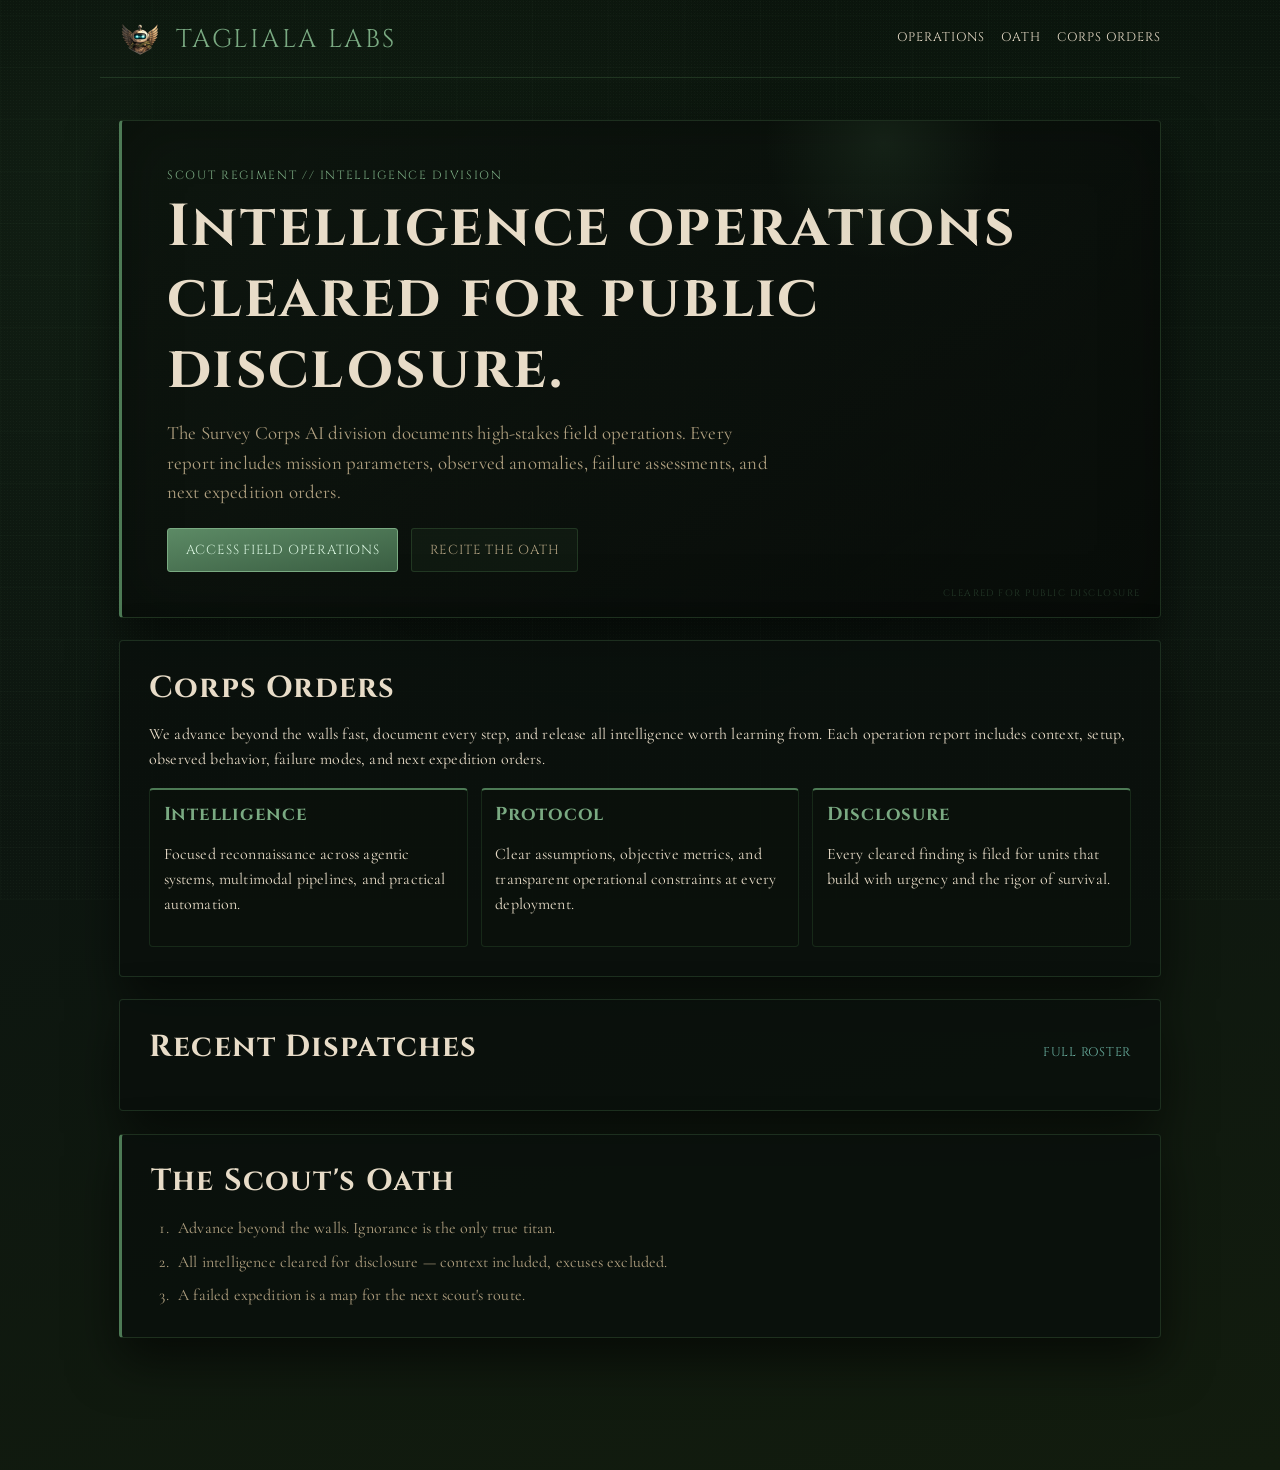
==== commit 6a1c1929: "Replace CSS wings mark with optimized logo.png (84px@2x, optipng -o7)" ====
--- a/index.html
+++ b/index.html
@@ -18,23 +18,7 @@
   <div class="wall-texture" aria-hidden="true"></div>
   <header class="site-header reveal">
     <a class="brand" href="/" aria-label="Tagliala Labs home">
-      <span class="wings-mark" aria-hidden="true">
-        <span class="w-side w-left">
-          <span class="feather f1"></span>
-          <span class="feather f2"></span>
-          <span class="feather f3"></span>
-          <span class="feather f4"></span>
-          <span class="feather f5"></span>
-        </span>
-        <span class="wings-body"></span>
-        <span class="w-side w-right">
-          <span class="feather f1"></span>
-          <span class="feather f2"></span>
-          <span class="feather f3"></span>
-          <span class="feather f4"></span>
-          <span class="feather f5"></span>
-        </span>
-      </span>
+      <img src="assets/img/logo.png" class="brand-logo" width="42" height="42" alt="Tagliala Labs logo" />
       <span class="brand-text">Tagliala Labs</span>
     </a>
     <nav>
--- a/assets/css/style.css
+++ b/assets/css/style.css
@@ -141,50 +141,13 @@
   color: var(--accent-corps-light);
 }
 
-/* ── Survey Corps Wings of Freedom mark ── */
-.wings-mark {
-  display: inline-flex;
-  align-items: center;
-  gap: 5px;
-  width: 88px;
+.brand-logo {
+  width: 42px;
   height: 42px;
+  display: block;
   flex-shrink: 0;
-}
-
-.w-side {
-  display: flex;
-  flex-direction: column;
-  justify-content: center;
-  gap: 2.5px;
-  flex: 1;
-  align-items: flex-end;
-}
-
-.w-right {
-  align-items: flex-start;
-  transform: scaleX(-1);
-}
-
-.feather {
-  border-radius: 0 0 2px 0;
-  background: linear-gradient(to right, var(--accent-corps-light), rgba(106, 176, 160, 0.25));
-  height: 3px;
-  transform-origin: right center;
-}
-
-.f1 { width: 64%; transform: rotate(-28deg) translateY(-4px); }
-.f2 { width: 78%; transform: rotate(-14deg) translateY(-1.5px); }
-.f3 { width: 86%; transform: rotate(-2deg); }
-.f4 { width: 78%; transform: rotate(10deg) translateY(1.5px); }
-.f5 { width: 62%; transform: rotate(24deg) translateY(3.5px); }
-
-.wings-body {
-  width: 11px;
-  height: 28px;
-  background: linear-gradient(180deg, var(--accent-teal), var(--accent-corps));
-  clip-path: polygon(20% 0%, 80% 0%, 100% 50%, 80% 100%, 20% 100%, 0% 50%);
-  flex-shrink: 0;
-  box-shadow: 0 0 14px rgba(106, 176, 160, 0.35);
+  image-rendering: -webkit-optimize-contrast;
+  image-rendering: crisp-edges;
 }
 
 main,
